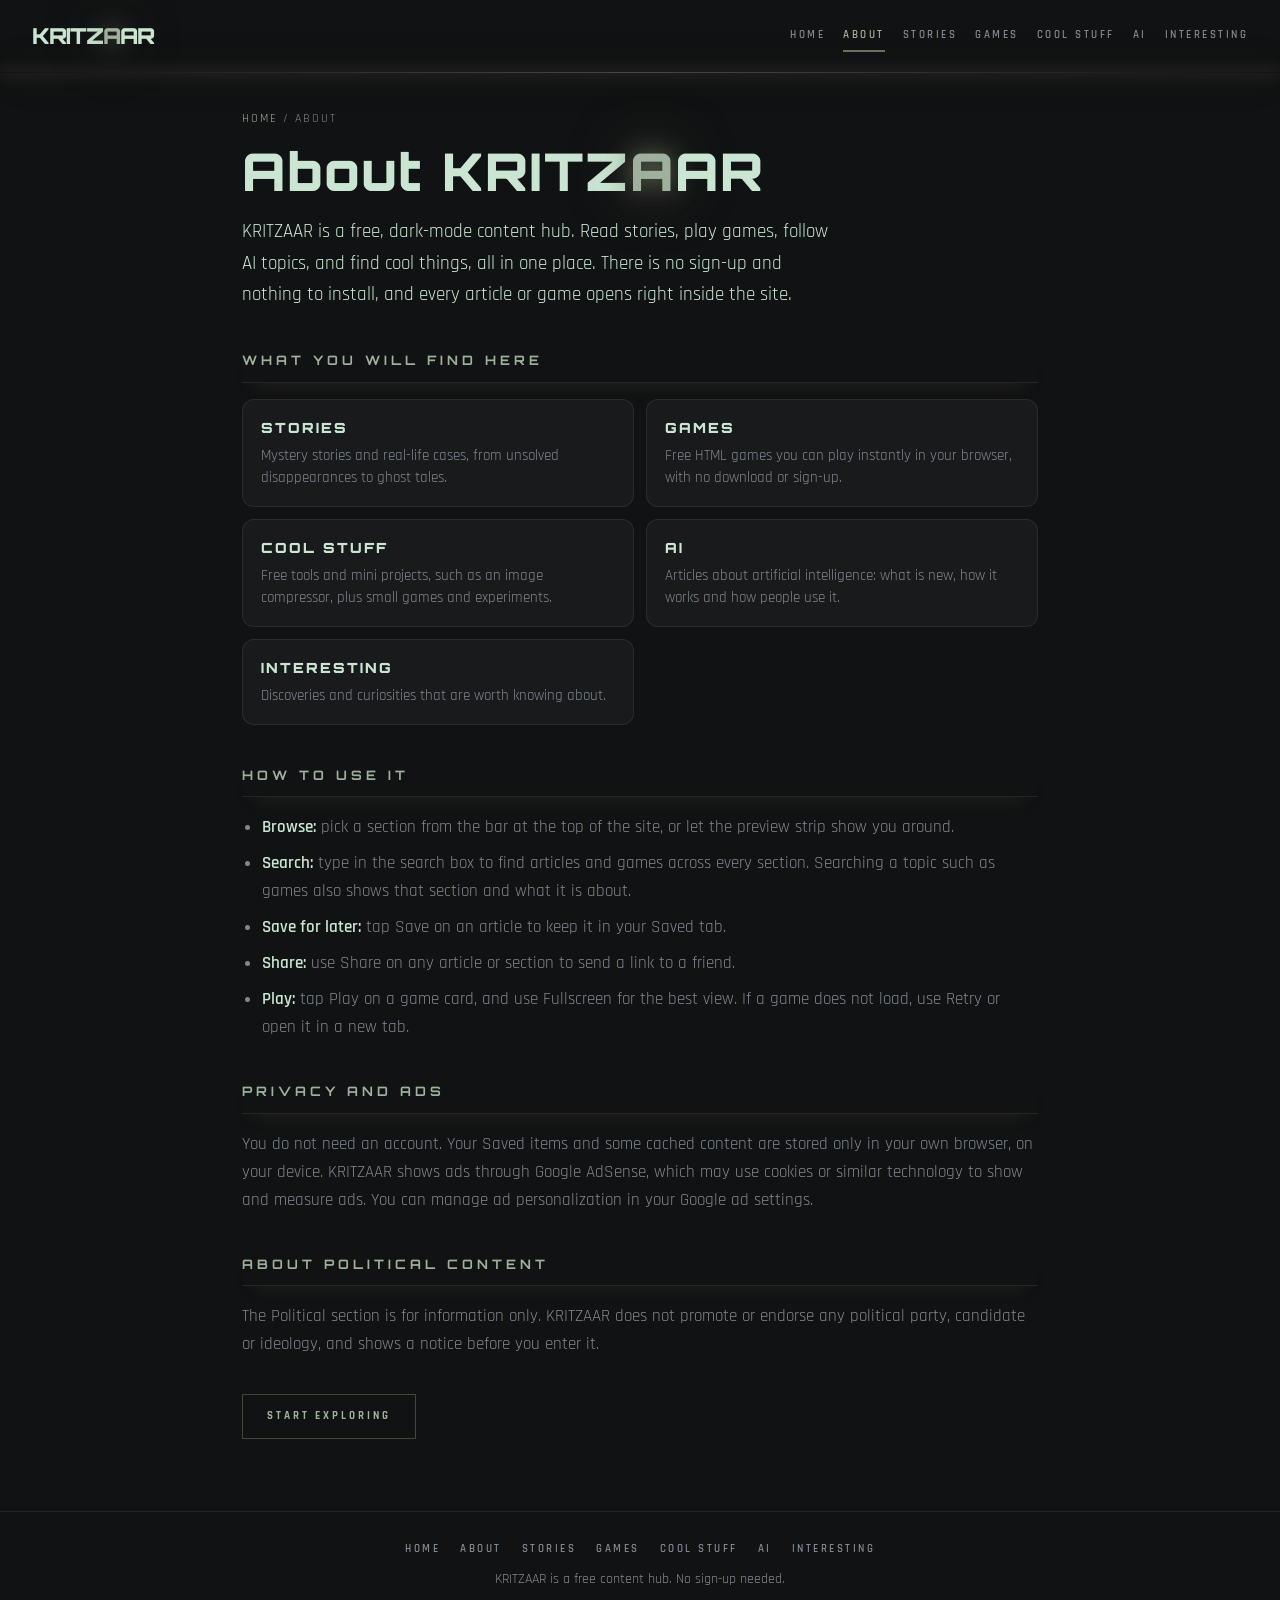
==== about.html @ e37e0c2c "Add files via upload" ====
<!DOCTYPE html>
<html lang="en">
<head>
<meta charset="UTF-8">
<meta name="viewport" content="width=device-width, initial-scale=1">
<title>About KRITZAAR: a free content hub | KRITZAAR</title>
<meta name="description" content="KRITZAAR is a free, dark-mode content hub with stories, free HTML games, AI articles and more. Learn what it is, how to use it, and how it handles privacy and ads.">
<link rel="canonical" href="https://kritzaar.online/about.html">
<meta name="robots" content="index,follow">
<meta property="og:type" content="website">
<meta property="og:site_name" content="KRITZAAR">
<meta property="og:title" content="About KRITZAAR: a free content hub | KRITZAAR">
<meta property="og:description" content="KRITZAAR is a free, dark-mode content hub with stories, free HTML games, AI articles and more. Learn what it is, how to use it, and how it handles privacy and ads.">
<meta property="og:url" content="https://kritzaar.online/about.html">
<link href="https://fonts.googleapis.com/css2?family=Orbitron:wght@400;700;900&family=Rajdhani:wght@300;400;500;600&display=swap" rel="stylesheet">
<link rel="stylesheet" href="pages.css">
<script type="application/ld+json">{"@context": "https://schema.org", "@graph": [{"@type": "AboutPage", "name": "About KRITZAAR", "url": "https://kritzaar.online/about.html", "description": "KRITZAAR is a free, dark-mode content hub with stories, free HTML games, AI articles and more. Learn what it is, how to use it, and how it handles privacy and ads.", "isPartOf": {"@type": "WebSite", "name": "KRITZAAR", "url": "https://kritzaar.online/"}}, {"@type": "BreadcrumbList", "itemListElement": [{"@type": "ListItem", "position": 1, "name": "KRITZAAR", "item": "https://kritzaar.online/"}, {"@type": "ListItem", "position": 2, "name": "About", "item": "https://kritzaar.online/about.html"}]}]}</script>
</head>
<body>
<header class="top"><a class="mark" href="index.html">KRITZ<span>A</span>AR</a><nav aria-label="Sections"><a href="index.html">Home</a><a href="about.html" aria-current="page">About</a><a href="stories.html">Stories</a><a href="games.html">Games</a><a href="cool-stuff.html">Cool Stuff</a><a href="ai.html">AI</a><a href="interesting.html">Interesting</a></nav></header><div class="glow" aria-hidden="true"></div>
<main>
<p class="crumbs"><a href="index.html">Home</a> / About</p>
<h1>About KRITZ<span class="ac">A</span>AR</h1>
<p class="lead">KRITZAAR is a free, dark-mode content hub. Read stories, play games, follow AI topics, and find cool things, all in one place. There is no sign-up and nothing to install, and every article or game opens right inside the site.</p>
<h2>What you will find here</h2>
<div class="cards"><a class="card" href="stories.html"><span class="card-n">Stories</span><span class="card-d">Mystery stories and real-life cases, from unsolved disappearances to ghost tales.</span></a><a class="card" href="games.html"><span class="card-n">Games</span><span class="card-d">Free HTML games you can play instantly in your browser, with no download or sign-up.</span></a><a class="card" href="cool-stuff.html"><span class="card-n">Cool Stuff</span><span class="card-d">Free tools and mini projects, such as an image compressor, plus small games and experiments.</span></a><a class="card" href="ai.html"><span class="card-n">AI</span><span class="card-d">Articles about artificial intelligence: what is new, how it works and how people use it.</span></a><a class="card" href="interesting.html"><span class="card-n">Interesting</span><span class="card-d">Discoveries and curiosities that are worth knowing about.</span></a></div>
<h2>How to use it</h2>
<ul class="list">
<li><b>Browse:</b> pick a section from the bar at the top of the site, or let the preview strip show you around.</li>
<li><b>Search:</b> type in the search box to find articles and games across every section. Searching a topic such as games also shows that section and what it is about.</li>
<li><b>Save for later:</b> tap Save on an article to keep it in your Saved tab.</li>
<li><b>Share:</b> use Share on any article or section to send a link to a friend.</li>
<li><b>Play:</b> tap Play on a game card, and use Fullscreen for the best view. If a game does not load, use Retry or open it in a new tab.</li>
</ul>
<h2>Privacy and ads</h2>
<p>You do not need an account. Your Saved items and some cached content are stored only in your own browser, on your device. KRITZAAR shows ads through Google AdSense, which may use cookies or similar technology to show and measure ads. You can manage ad personalization in your Google ad settings.</p>
<h2>About political content</h2>
<p>The Political section is for information only. KRITZAAR does not promote or endorse any political party, candidate or ideology, and shows a notice before you enter it.</p>

<p><a class="btn" href="index.html">Start exploring</a></p>
</main>
<footer class="foot"><nav aria-label="Footer"><a href="index.html">Home</a> <a href="about.html">About</a> <a href="stories.html">Stories</a> <a href="games.html">Games</a> <a href="cool-stuff.html">Cool Stuff</a> <a href="ai.html">AI</a> <a href="interesting.html">Interesting</a></nav><p>KRITZAAR is a free content hub. No sign-up needed.</p></footer>
</body>
</html>
---- pages.css ----
/* KritZaar static pages: matches the main site's look */
:root{--bg:#111213;--card:#191A1C;--mint:#6a705a;--link:#9fb19d;--slate:#808890;--white:#cae6d3;--mint-glow:rgba(106,112,90,0.6);--mint-dim:rgba(106,112,90,0.07);--line:rgba(106,112,90,0.22);--line2:rgba(106,112,90,0.55)}
*,*::before,*::after{margin:0;padding:0;box-sizing:border-box}
html{color-scheme:dark;scroll-behavior:smooth}
body{background:var(--bg);color:var(--slate);font-family:'Rajdhani',system-ui,sans-serif;font-size:17px;line-height:1.65;overflow-x:hidden}
a{color:var(--link);text-decoration:none}
a:hover{text-decoration:underline}
:focus-visible{outline:2px solid var(--mint);outline-offset:3px}
.top{display:flex;align-items:center;justify-content:space-between;gap:20px;padding:18px 32px;flex-wrap:wrap}
.mark{font-family:'Orbitron',sans-serif;font-weight:900;font-size:22px;letter-spacing:-1px;color:var(--white)}
.mark:hover{text-decoration:none}
.mark span,.ac{color:var(--link);text-shadow:0 0 24px var(--mint),0 0 60px var(--mint-glow)}
.top nav{display:flex;gap:4px 18px;flex-wrap:wrap}
.top nav a{font-size:11px;font-weight:600;letter-spacing:2.5px;text-transform:uppercase;color:var(--slate);padding:6px 0;border-bottom:2px solid transparent;transition:color .2s,border-color .2s}
.top nav a:hover,.top nav a[aria-current]{color:var(--link);border-bottom-color:var(--mint);text-decoration:none}
.glow{position:relative;height:1px;background:linear-gradient(90deg,transparent,rgba(106,112,90,0.6) 50%,transparent);box-shadow:0 0 14px 1px var(--mint-glow),0 0 44px 6px var(--mint-dim)}
main{max-width:860px;margin:0 auto;padding:36px 32px 72px}
.crumbs{font-size:12px;letter-spacing:2px;text-transform:uppercase;margin-bottom:14px}
h1{font-family:'Orbitron',sans-serif;font-size:clamp(30px,6vw,52px);font-weight:900;color:var(--white);letter-spacing:2px;line-height:1.1}
.lead{margin-top:16px;font-size:19px;color:var(--white);max-width:60ch}
h2{margin-top:40px;font-family:'Orbitron',sans-serif;font-size:13px;letter-spacing:4px;text-transform:uppercase;color:var(--link);padding-bottom:10px;border-bottom:1px solid var(--line);box-shadow:0 10px 18px -14px var(--mint-glow)}
h2 + p,h2 + ul,h2 + .cards{margin-top:16px}
p + p{margin-top:12px}
.items{list-style:none;display:grid;gap:10px}
.item{display:flex;align-items:center;gap:6px 14px;flex-wrap:wrap;background:var(--card);border:1px solid var(--line);border-radius:12px;padding:14px 16px;color:inherit;transition:border-color .25s,box-shadow .25s,scale .3s cubic-bezier(.34,1.56,.64,1)}
.item:hover,.item:focus-visible{border-color:var(--line2);box-shadow:0 0 18px var(--mint-glow);text-decoration:none}
.item:active,.card:active,.btn:active{scale:1.05}
.item-t{color:var(--white);font-weight:600;flex:1 1 220px;min-width:0;overflow-wrap:anywhere}
.item-m{font-size:11px;letter-spacing:2px;text-transform:uppercase}
.item-go{font-size:11px;font-weight:700;letter-spacing:3px;text-transform:uppercase;color:var(--link)}
.btn{display:inline-block;margin-top:24px;font-size:11px;font-weight:700;letter-spacing:3px;text-transform:uppercase;color:var(--link);border:1px solid var(--line2);padding:12px 24px;transition:background .2s,color .2s,scale .3s cubic-bezier(.34,1.56,.64,1)}
.btn:hover{background:var(--link);color:var(--bg);text-decoration:none}
.more{display:flex;gap:6px 18px;flex-wrap:wrap}
.cards{display:grid;grid-template-columns:repeat(2,1fr);gap:12px}
.card{display:block;background:var(--card);border:1px solid var(--line);border-radius:12px;padding:16px 18px;color:inherit;transition:border-color .25s,box-shadow .25s,scale .3s cubic-bezier(.34,1.56,.64,1)}
.card:hover{border-color:var(--line2);box-shadow:0 0 18px var(--mint-glow);text-decoration:none}
.card-n{display:block;font-family:'Orbitron',sans-serif;font-size:14px;font-weight:900;letter-spacing:2px;text-transform:uppercase;color:var(--white)}
.card-d{display:block;font-size:15px;line-height:1.5;margin-top:6px}
.list{padding-left:20px;display:grid;gap:8px}
.list b{color:var(--white);font-weight:600}
.foot{border-top:1px solid var(--line);padding:28px 32px;text-align:center;font-size:14px}
.foot nav{display:flex;gap:6px 20px;justify-content:center;flex-wrap:wrap;margin-bottom:10px}
.foot nav a{font-size:11px;font-weight:600;letter-spacing:2.5px;text-transform:uppercase;color:var(--slate)}
.foot nav a:hover{color:var(--white)}
@media(max-width:580px){.top{padding:14px 16px}main{padding:28px 18px 56px}.cards{grid-template-columns:1fr}.lead{font-size:17px}.foot{padding:24px 16px}}
@media(prefers-reduced-motion:reduce){*{transition:none!important;scroll-behavior:auto!important}}
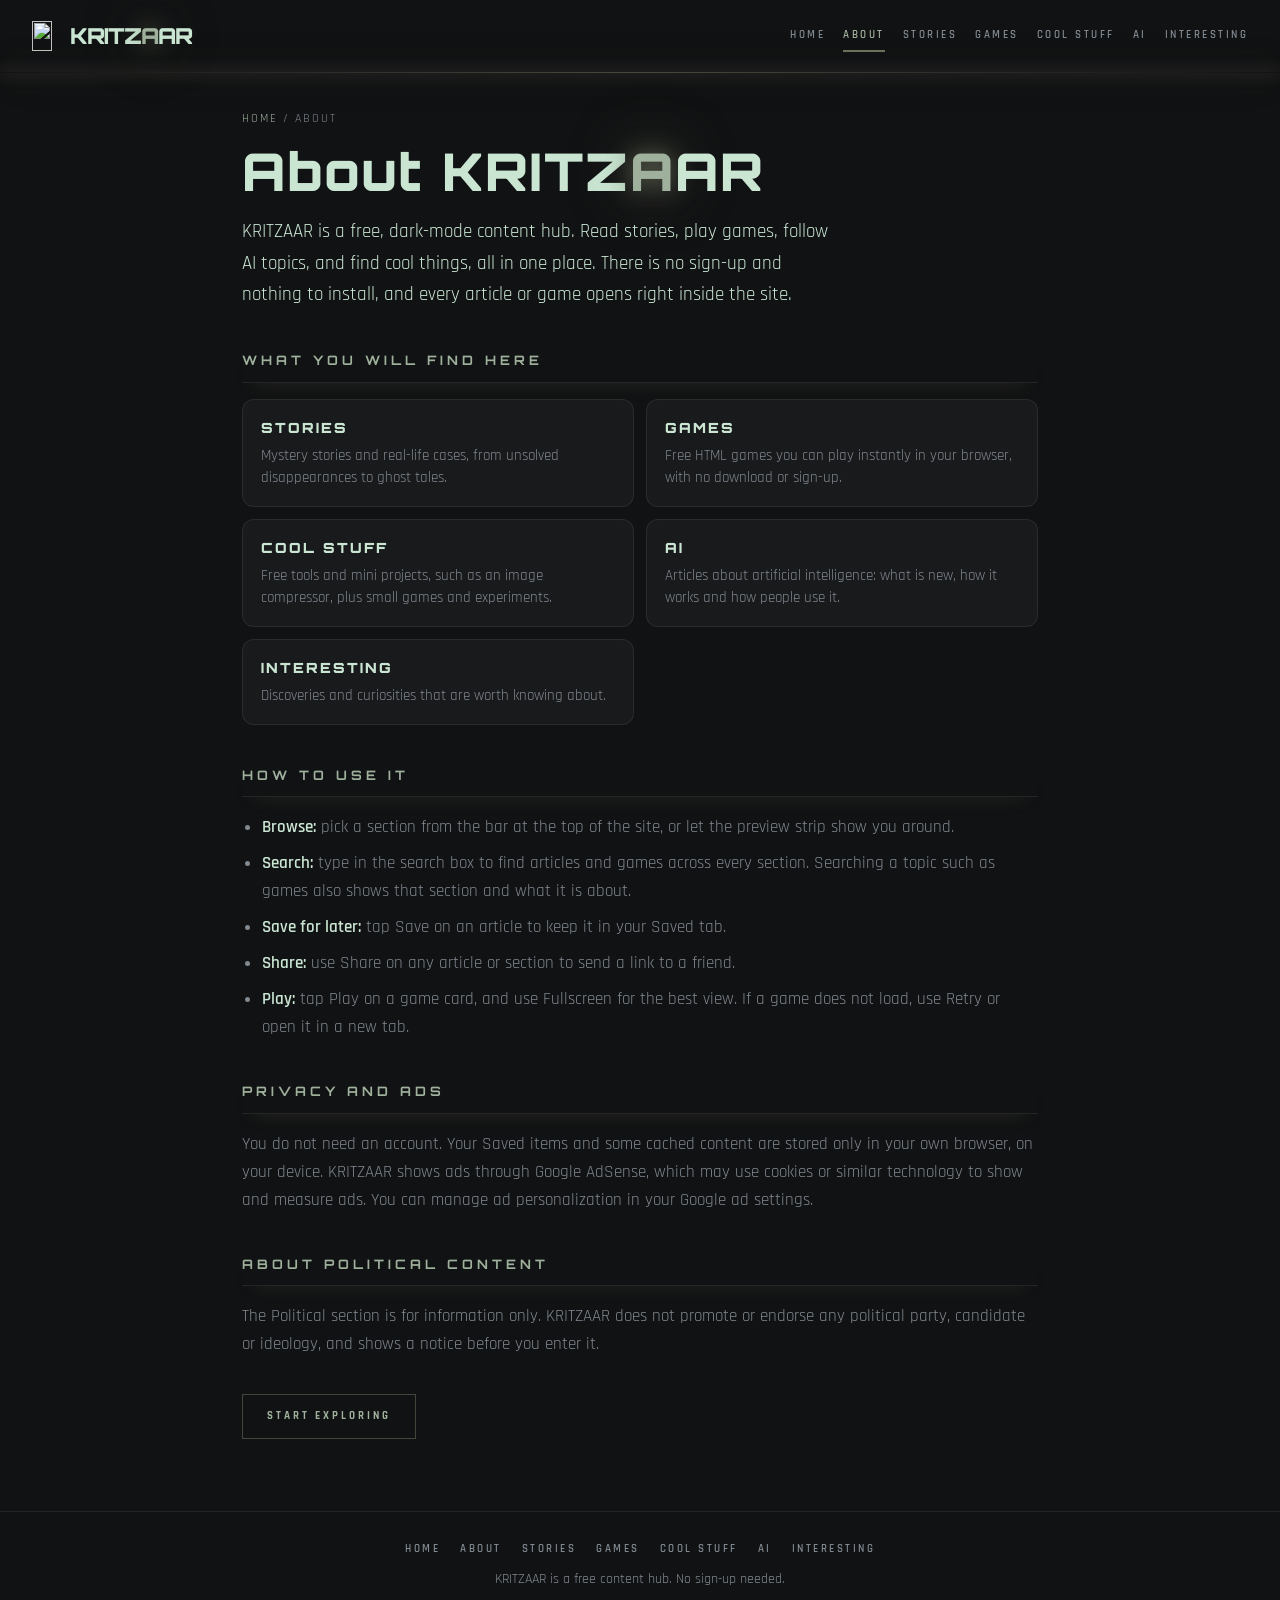
==== commit a197068e: "Add files via upload" ====
--- a/about.html
+++ b/about.html
@@ -6,18 +6,30 @@
 <title>About KRITZAAR: a free content hub | KRITZAAR</title>
 <meta name="description" content="KRITZAAR is a free, dark-mode content hub with stories, free HTML games, AI articles and more. Learn what it is, how to use it, and how it handles privacy and ads.">
 <link rel="canonical" href="https://kritzaar.online/about.html">
+<link rel="icon" href="/favicon.ico" sizes="48x48">
+<link rel="icon" type="image/png" sizes="192x192" href="/brand/icon-192.png">
+<link rel="apple-touch-icon" href="/brand/apple-touch-icon.png">
+<link rel="manifest" href="/manifest.webmanifest">
+<meta name="theme-color" content="#101114">
 <meta name="robots" content="index,follow">
 <meta property="og:type" content="website">
 <meta property="og:site_name" content="KRITZAAR">
 <meta property="og:title" content="About KRITZAAR: a free content hub | KRITZAAR">
 <meta property="og:description" content="KRITZAAR is a free, dark-mode content hub with stories, free HTML games, AI articles and more. Learn what it is, how to use it, and how it handles privacy and ads.">
 <meta property="og:url" content="https://kritzaar.online/about.html">
+<meta property="og:image" content="https://kritzaar.online/brand/og-image.png">
+<meta property="og:image:width" content="1200">
+<meta property="og:image:height" content="630">
+<meta name="twitter:card" content="summary_large_image">
+<meta name="twitter:image" content="https://kritzaar.online/brand/og-image.png">
 <link href="https://fonts.googleapis.com/css2?family=Orbitron:wght@400;700;900&family=Rajdhani:wght@300;400;500;600&display=swap" rel="stylesheet">
 <link rel="stylesheet" href="pages.css">
+<script async src="https://pagead2.googlesyndication.com/pagead/js/adsbygoogle.js?client=ca-pub-4231942641082363"
+     crossorigin="anonymous"></script>
 <script type="application/ld+json">{"@context": "https://schema.org", "@graph": [{"@type": "AboutPage", "name": "About KRITZAAR", "url": "https://kritzaar.online/about.html", "description": "KRITZAAR is a free, dark-mode content hub with stories, free HTML games, AI articles and more. Learn what it is, how to use it, and how it handles privacy and ads.", "isPartOf": {"@type": "WebSite", "name": "KRITZAAR", "url": "https://kritzaar.online/"}}, {"@type": "BreadcrumbList", "itemListElement": [{"@type": "ListItem", "position": 1, "name": "KRITZAAR", "item": "https://kritzaar.online/"}, {"@type": "ListItem", "position": 2, "name": "About", "item": "https://kritzaar.online/about.html"}]}]}</script>
 </head>
 <body>
-<header class="top"><a class="mark" href="index.html">KRITZ<span>A</span>AR</a><nav aria-label="Sections"><a href="index.html">Home</a><a href="about.html" aria-current="page">About</a><a href="stories.html">Stories</a><a href="games.html">Games</a><a href="cool-stuff.html">Cool Stuff</a><a href="ai.html">AI</a><a href="interesting.html">Interesting</a></nav></header><div class="glow" aria-hidden="true"></div>
+<header class="top"><a class="mark" href="index.html"><img class="mark-logo" src="brand/logo-emblem-white.png" alt="" width="28" height="30">KRITZ<span>A</span>AR</a><nav aria-label="Sections"><a href="index.html">Home</a><a href="about.html" aria-current="page">About</a><a href="stories.html">Stories</a><a href="games.html">Games</a><a href="cool-stuff.html">Cool Stuff</a><a href="ai.html">AI</a><a href="interesting.html">Interesting</a></nav></header><div class="glow" aria-hidden="true"></div>
 <main>
 <p class="crumbs"><a href="index.html">Home</a> / About</p>
 <h1>About KRITZ<span class="ac">A</span>AR</h1>
--- a/pages.css
+++ b/pages.css
@@ -8,6 +8,7 @@
 :focus-visible{outline:2px solid var(--mint);outline-offset:3px}
 .top{display:flex;align-items:center;justify-content:space-between;gap:20px;padding:18px 32px;flex-wrap:wrap}
 .mark{font-family:'Orbitron',sans-serif;font-weight:900;font-size:22px;letter-spacing:-1px;color:var(--white)}
+.mark-logo{height:30px;width:auto;vertical-align:middle;margin:-4px 10px 0 0}
 .mark:hover{text-decoration:none}
 .mark span,.ac{color:var(--link);text-shadow:0 0 24px var(--mint),0 0 60px var(--mint-glow)}
 .top nav{display:flex;gap:4px 18px;flex-wrap:wrap}
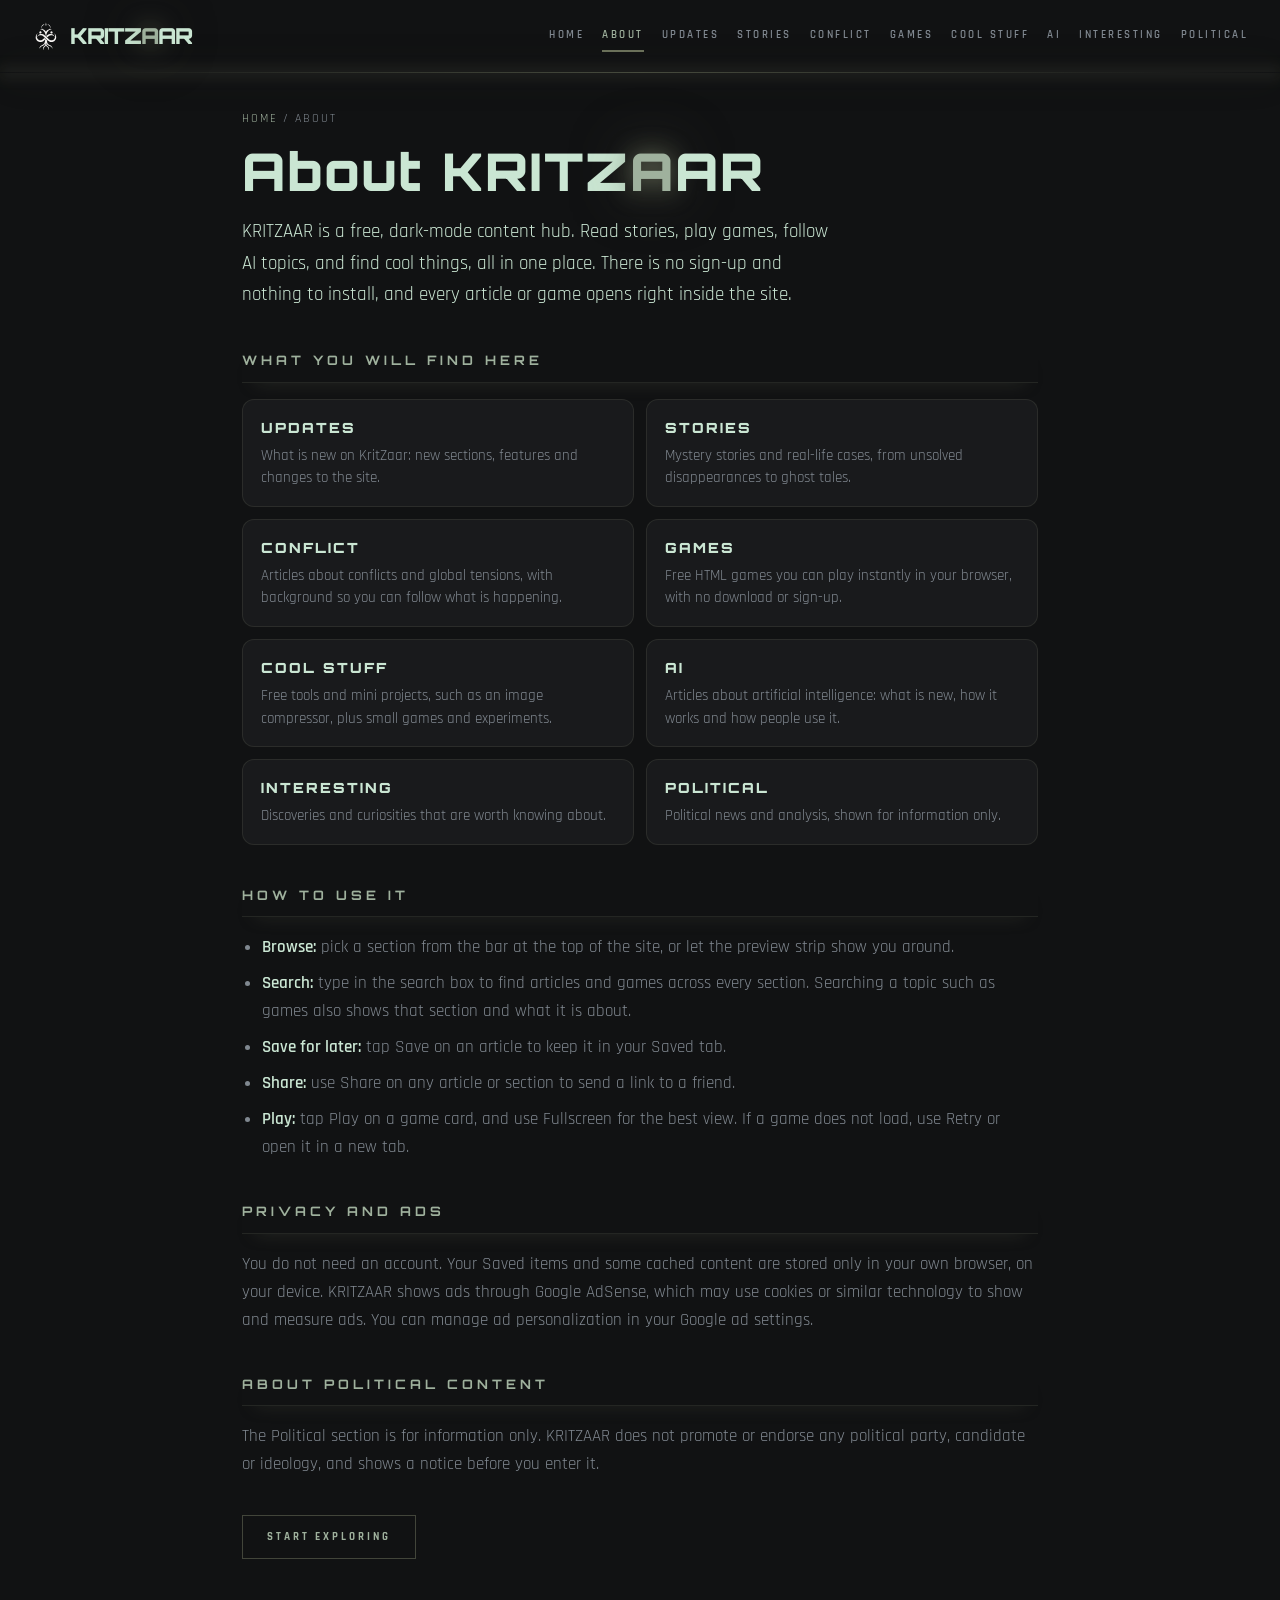
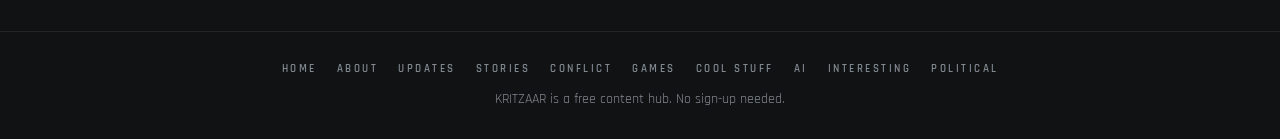
==== commit 4bbe86f6: "Update about.html — 2026-11-10T08:29" ====
--- a/about.html
+++ b/about.html
@@ -6,6 +6,7 @@
 <title>About KRITZAAR: a free content hub | KRITZAAR</title>
 <meta name="description" content="KRITZAAR is a free, dark-mode content hub with stories, free HTML games, AI articles and more. Learn what it is, how to use it, and how it handles privacy and ads.">
 <link rel="canonical" href="https://kritzaar.online/about.html">
+<link rel="icon" type="image/svg+xml" href="/brand/favicon.svg">
 <link rel="icon" href="/favicon.ico" sizes="48x48">
 <link rel="icon" type="image/png" sizes="192x192" href="/brand/icon-192.png">
 <link rel="apple-touch-icon" href="/brand/apple-touch-icon.png">
@@ -29,13 +30,13 @@
 <script type="application/ld+json">{"@context": "https://schema.org", "@graph": [{"@type": "AboutPage", "name": "About KRITZAAR", "url": "https://kritzaar.online/about.html", "description": "KRITZAAR is a free, dark-mode content hub with stories, free HTML games, AI articles and more. Learn what it is, how to use it, and how it handles privacy and ads.", "isPartOf": {"@type": "WebSite", "name": "KRITZAAR", "url": "https://kritzaar.online/"}}, {"@type": "BreadcrumbList", "itemListElement": [{"@type": "ListItem", "position": 1, "name": "KRITZAAR", "item": "https://kritzaar.online/"}, {"@type": "ListItem", "position": 2, "name": "About", "item": "https://kritzaar.online/about.html"}]}]}</script>
 </head>
 <body>
-<header class="top"><a class="mark" href="index.html"><img class="mark-logo" src="brand/logo-emblem-white.png" alt="" width="28" height="30">KRITZ<span>A</span>AR</a><nav aria-label="Sections"><a href="index.html">Home</a><a href="about.html" aria-current="page">About</a><a href="stories.html">Stories</a><a href="games.html">Games</a><a href="cool-stuff.html">Cool Stuff</a><a href="ai.html">AI</a><a href="interesting.html">Interesting</a></nav></header><div class="glow" aria-hidden="true"></div>
+<header class="top"><a class="mark" href="index.html"><img class="mark-logo" src="brand/logo-emblem-white.svg" alt="" width="28" height="30">KRITZ<span>A</span>AR</a><nav aria-label="Sections"><a href="index.html">Home</a><a href="about.html" aria-current="page">About</a><a href="updates.html">Updates</a><a href="stories.html">Stories</a><a href="conflict.html">Conflict</a><a href="games.html">Games</a><a href="cool-stuff.html">Cool Stuff</a><a href="ai.html">AI</a><a href="interesting.html">Interesting</a><a href="political.html">Political</a></nav></header><div class="glow" aria-hidden="true"></div>
 <main>
 <p class="crumbs"><a href="index.html">Home</a> / About</p>
 <h1>About KRITZ<span class="ac">A</span>AR</h1>
 <p class="lead">KRITZAAR is a free, dark-mode content hub. Read stories, play games, follow AI topics, and find cool things, all in one place. There is no sign-up and nothing to install, and every article or game opens right inside the site.</p>
 <h2>What you will find here</h2>
-<div class="cards"><a class="card" href="stories.html"><span class="card-n">Stories</span><span class="card-d">Mystery stories and real-life cases, from unsolved disappearances to ghost tales.</span></a><a class="card" href="games.html"><span class="card-n">Games</span><span class="card-d">Free HTML games you can play instantly in your browser, with no download or sign-up.</span></a><a class="card" href="cool-stuff.html"><span class="card-n">Cool Stuff</span><span class="card-d">Free tools and mini projects, such as an image compressor, plus small games and experiments.</span></a><a class="card" href="ai.html"><span class="card-n">AI</span><span class="card-d">Articles about artificial intelligence: what is new, how it works and how people use it.</span></a><a class="card" href="interesting.html"><span class="card-n">Interesting</span><span class="card-d">Discoveries and curiosities that are worth knowing about.</span></a></div>
+<div class="cards"><a class="card" href="updates.html"><span class="card-n">Updates</span><span class="card-d">What is new on KritZaar: new sections, features and changes to the site.</span></a><a class="card" href="stories.html"><span class="card-n">Stories</span><span class="card-d">Mystery stories and real-life cases, from unsolved disappearances to ghost tales.</span></a><a class="card" href="conflict.html"><span class="card-n">Conflict</span><span class="card-d">Articles about conflicts and global tensions, with background so you can follow what is happening.</span></a><a class="card" href="games.html"><span class="card-n">Games</span><span class="card-d">Free HTML games you can play instantly in your browser, with no download or sign-up.</span></a><a class="card" href="cool-stuff.html"><span class="card-n">Cool Stuff</span><span class="card-d">Free tools and mini projects, such as an image compressor, plus small games and experiments.</span></a><a class="card" href="ai.html"><span class="card-n">AI</span><span class="card-d">Articles about artificial intelligence: what is new, how it works and how people use it.</span></a><a class="card" href="interesting.html"><span class="card-n">Interesting</span><span class="card-d">Discoveries and curiosities that are worth knowing about.</span></a><a class="card" href="political.html"><span class="card-n">Political</span><span class="card-d">Political news and analysis, shown for information only.</span></a></div>
 <h2>How to use it</h2>
 <ul class="list">
 <li><b>Browse:</b> pick a section from the bar at the top of the site, or let the preview strip show you around.</li>
@@ -51,6 +52,6 @@
 
 <p><a class="btn" href="index.html">Start exploring</a></p>
 </main>
-<footer class="foot"><nav aria-label="Footer"><a href="index.html">Home</a> <a href="about.html">About</a> <a href="stories.html">Stories</a> <a href="games.html">Games</a> <a href="cool-stuff.html">Cool Stuff</a> <a href="ai.html">AI</a> <a href="interesting.html">Interesting</a></nav><p>KRITZAAR is a free content hub. No sign-up needed.</p></footer>
+<footer class="foot"><nav aria-label="Footer"><a href="index.html">Home</a> <a href="about.html">About</a> <a href="updates.html">Updates</a> <a href="stories.html">Stories</a> <a href="conflict.html">Conflict</a> <a href="games.html">Games</a> <a href="cool-stuff.html">Cool Stuff</a> <a href="ai.html">AI</a> <a href="interesting.html">Interesting</a> <a href="political.html">Political</a></nav><p>KRITZAAR is a free content hub. No sign-up needed.</p></footer>
 </body>
 </html>
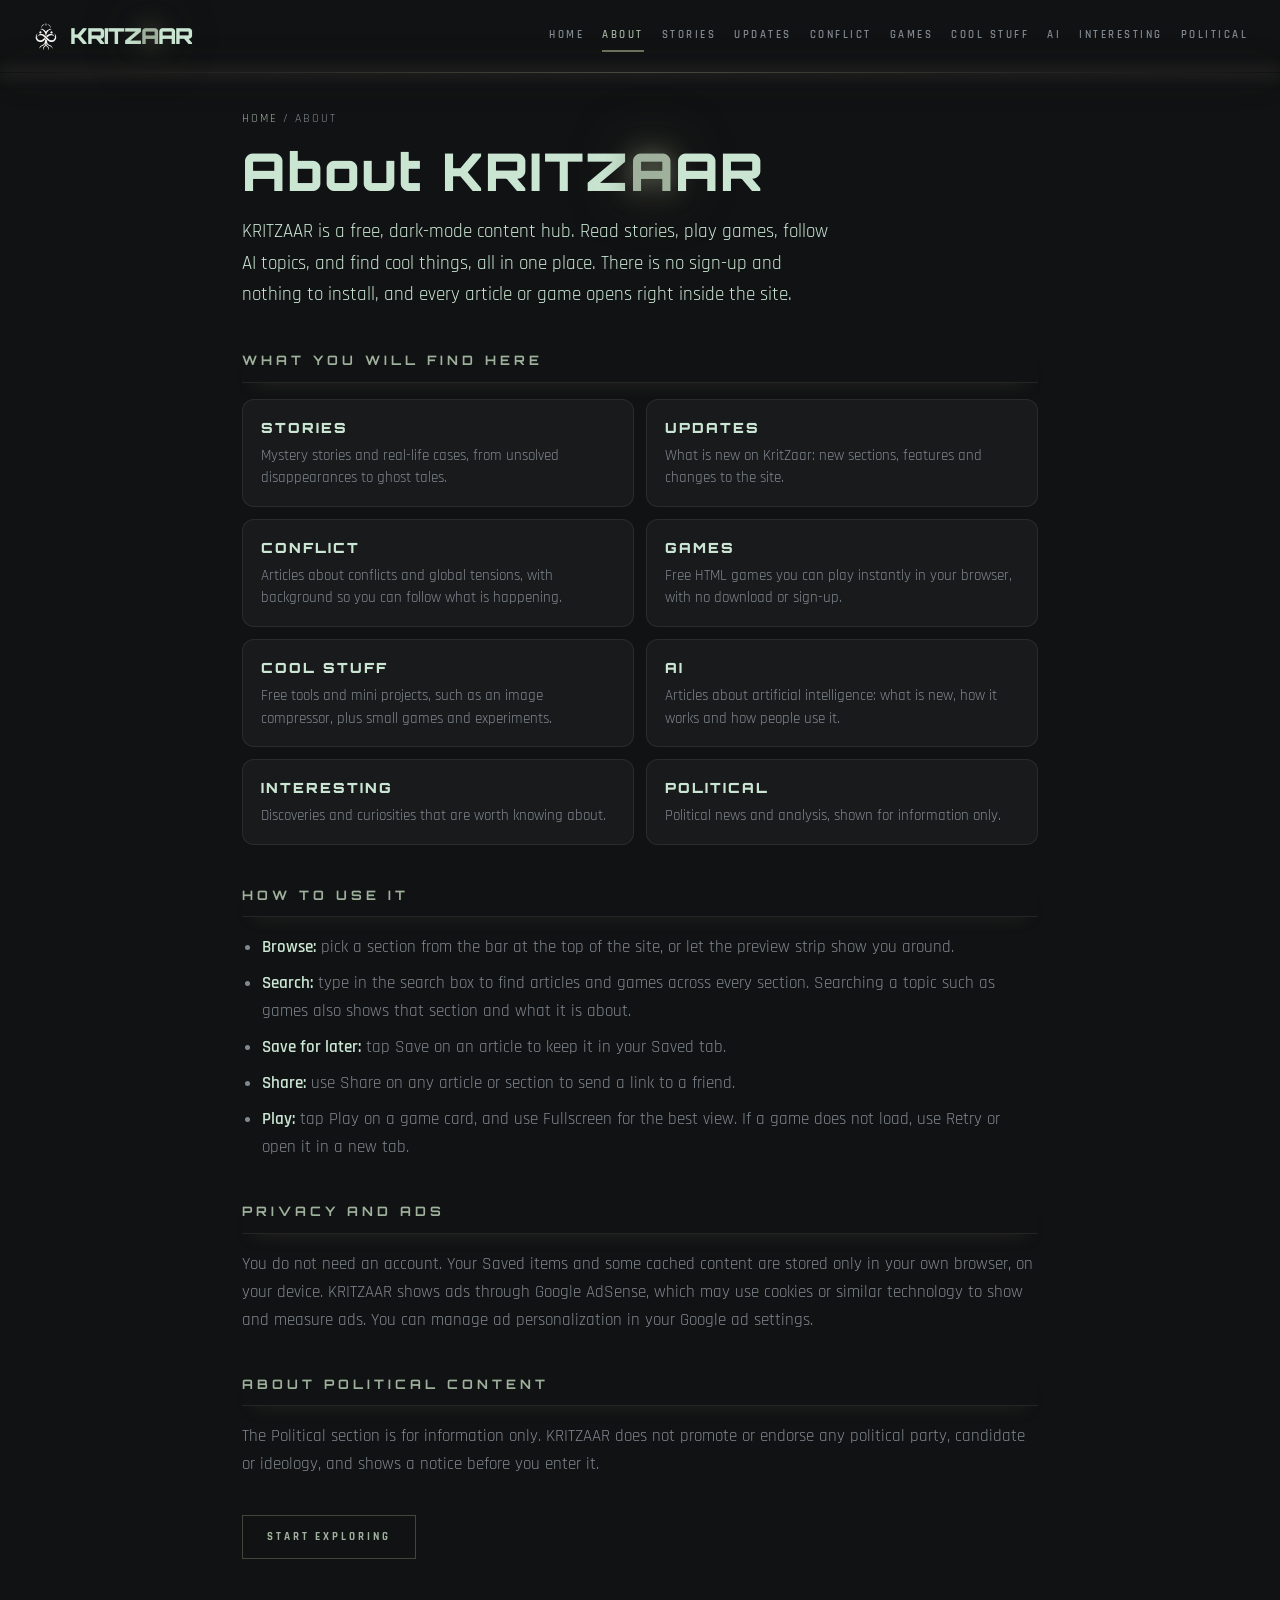
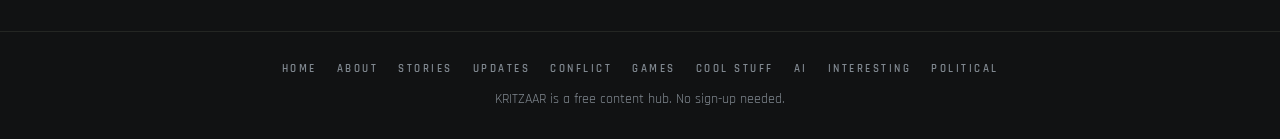
==== commit 9b1013a0: "Update about.html — 2026-11-10T08:30" ====
--- a/about.html
+++ b/about.html
@@ -30,13 +30,13 @@
 <script type="application/ld+json">{"@context": "https://schema.org", "@graph": [{"@type": "AboutPage", "name": "About KRITZAAR", "url": "https://kritzaar.online/about.html", "description": "KRITZAAR is a free, dark-mode content hub with stories, free HTML games, AI articles and more. Learn what it is, how to use it, and how it handles privacy and ads.", "isPartOf": {"@type": "WebSite", "name": "KRITZAAR", "url": "https://kritzaar.online/"}}, {"@type": "BreadcrumbList", "itemListElement": [{"@type": "ListItem", "position": 1, "name": "KRITZAAR", "item": "https://kritzaar.online/"}, {"@type": "ListItem", "position": 2, "name": "About", "item": "https://kritzaar.online/about.html"}]}]}</script>
 </head>
 <body>
-<header class="top"><a class="mark" href="index.html"><img class="mark-logo" src="brand/logo-emblem-white.svg" alt="" width="28" height="30">KRITZ<span>A</span>AR</a><nav aria-label="Sections"><a href="index.html">Home</a><a href="about.html" aria-current="page">About</a><a href="updates.html">Updates</a><a href="stories.html">Stories</a><a href="conflict.html">Conflict</a><a href="games.html">Games</a><a href="cool-stuff.html">Cool Stuff</a><a href="ai.html">AI</a><a href="interesting.html">Interesting</a><a href="political.html">Political</a></nav></header><div class="glow" aria-hidden="true"></div>
+<header class="top"><a class="mark" href="index.html"><img class="mark-logo" src="brand/logo-emblem-white.svg" alt="" width="28" height="30">KRITZ<span>A</span>AR</a><nav aria-label="Sections"><a href="index.html">Home</a><a href="about.html" aria-current="page">About</a><a href="stories.html">Stories</a><a href="updates.html">Updates</a><a href="conflict.html">Conflict</a><a href="games.html">Games</a><a href="cool-stuff.html">Cool Stuff</a><a href="ai.html">AI</a><a href="interesting.html">Interesting</a><a href="political.html">Political</a></nav></header><div class="glow" aria-hidden="true"></div>
 <main>
 <p class="crumbs"><a href="index.html">Home</a> / About</p>
 <h1>About KRITZ<span class="ac">A</span>AR</h1>
 <p class="lead">KRITZAAR is a free, dark-mode content hub. Read stories, play games, follow AI topics, and find cool things, all in one place. There is no sign-up and nothing to install, and every article or game opens right inside the site.</p>
 <h2>What you will find here</h2>
-<div class="cards"><a class="card" href="updates.html"><span class="card-n">Updates</span><span class="card-d">What is new on KritZaar: new sections, features and changes to the site.</span></a><a class="card" href="stories.html"><span class="card-n">Stories</span><span class="card-d">Mystery stories and real-life cases, from unsolved disappearances to ghost tales.</span></a><a class="card" href="conflict.html"><span class="card-n">Conflict</span><span class="card-d">Articles about conflicts and global tensions, with background so you can follow what is happening.</span></a><a class="card" href="games.html"><span class="card-n">Games</span><span class="card-d">Free HTML games you can play instantly in your browser, with no download or sign-up.</span></a><a class="card" href="cool-stuff.html"><span class="card-n">Cool Stuff</span><span class="card-d">Free tools and mini projects, such as an image compressor, plus small games and experiments.</span></a><a class="card" href="ai.html"><span class="card-n">AI</span><span class="card-d">Articles about artificial intelligence: what is new, how it works and how people use it.</span></a><a class="card" href="interesting.html"><span class="card-n">Interesting</span><span class="card-d">Discoveries and curiosities that are worth knowing about.</span></a><a class="card" href="political.html"><span class="card-n">Political</span><span class="card-d">Political news and analysis, shown for information only.</span></a></div>
+<div class="cards"><a class="card" href="stories.html"><span class="card-n">Stories</span><span class="card-d">Mystery stories and real-life cases, from unsolved disappearances to ghost tales.</span></a><a class="card" href="updates.html"><span class="card-n">Updates</span><span class="card-d">What is new on KritZaar: new sections, features and changes to the site.</span></a><a class="card" href="conflict.html"><span class="card-n">Conflict</span><span class="card-d">Articles about conflicts and global tensions, with background so you can follow what is happening.</span></a><a class="card" href="games.html"><span class="card-n">Games</span><span class="card-d">Free HTML games you can play instantly in your browser, with no download or sign-up.</span></a><a class="card" href="cool-stuff.html"><span class="card-n">Cool Stuff</span><span class="card-d">Free tools and mini projects, such as an image compressor, plus small games and experiments.</span></a><a class="card" href="ai.html"><span class="card-n">AI</span><span class="card-d">Articles about artificial intelligence: what is new, how it works and how people use it.</span></a><a class="card" href="interesting.html"><span class="card-n">Interesting</span><span class="card-d">Discoveries and curiosities that are worth knowing about.</span></a><a class="card" href="political.html"><span class="card-n">Political</span><span class="card-d">Political news and analysis, shown for information only.</span></a></div>
 <h2>How to use it</h2>
 <ul class="list">
 <li><b>Browse:</b> pick a section from the bar at the top of the site, or let the preview strip show you around.</li>
@@ -52,6 +52,6 @@
 
 <p><a class="btn" href="index.html">Start exploring</a></p>
 </main>
-<footer class="foot"><nav aria-label="Footer"><a href="index.html">Home</a> <a href="about.html">About</a> <a href="updates.html">Updates</a> <a href="stories.html">Stories</a> <a href="conflict.html">Conflict</a> <a href="games.html">Games</a> <a href="cool-stuff.html">Cool Stuff</a> <a href="ai.html">AI</a> <a href="interesting.html">Interesting</a> <a href="political.html">Political</a></nav><p>KRITZAAR is a free content hub. No sign-up needed.</p></footer>
+<footer class="foot"><nav aria-label="Footer"><a href="index.html">Home</a> <a href="about.html">About</a> <a href="stories.html">Stories</a> <a href="updates.html">Updates</a> <a href="conflict.html">Conflict</a> <a href="games.html">Games</a> <a href="cool-stuff.html">Cool Stuff</a> <a href="ai.html">AI</a> <a href="interesting.html">Interesting</a> <a href="political.html">Political</a></nav><p>KRITZAAR is a free content hub. No sign-up needed.</p></footer>
 </body>
 </html>
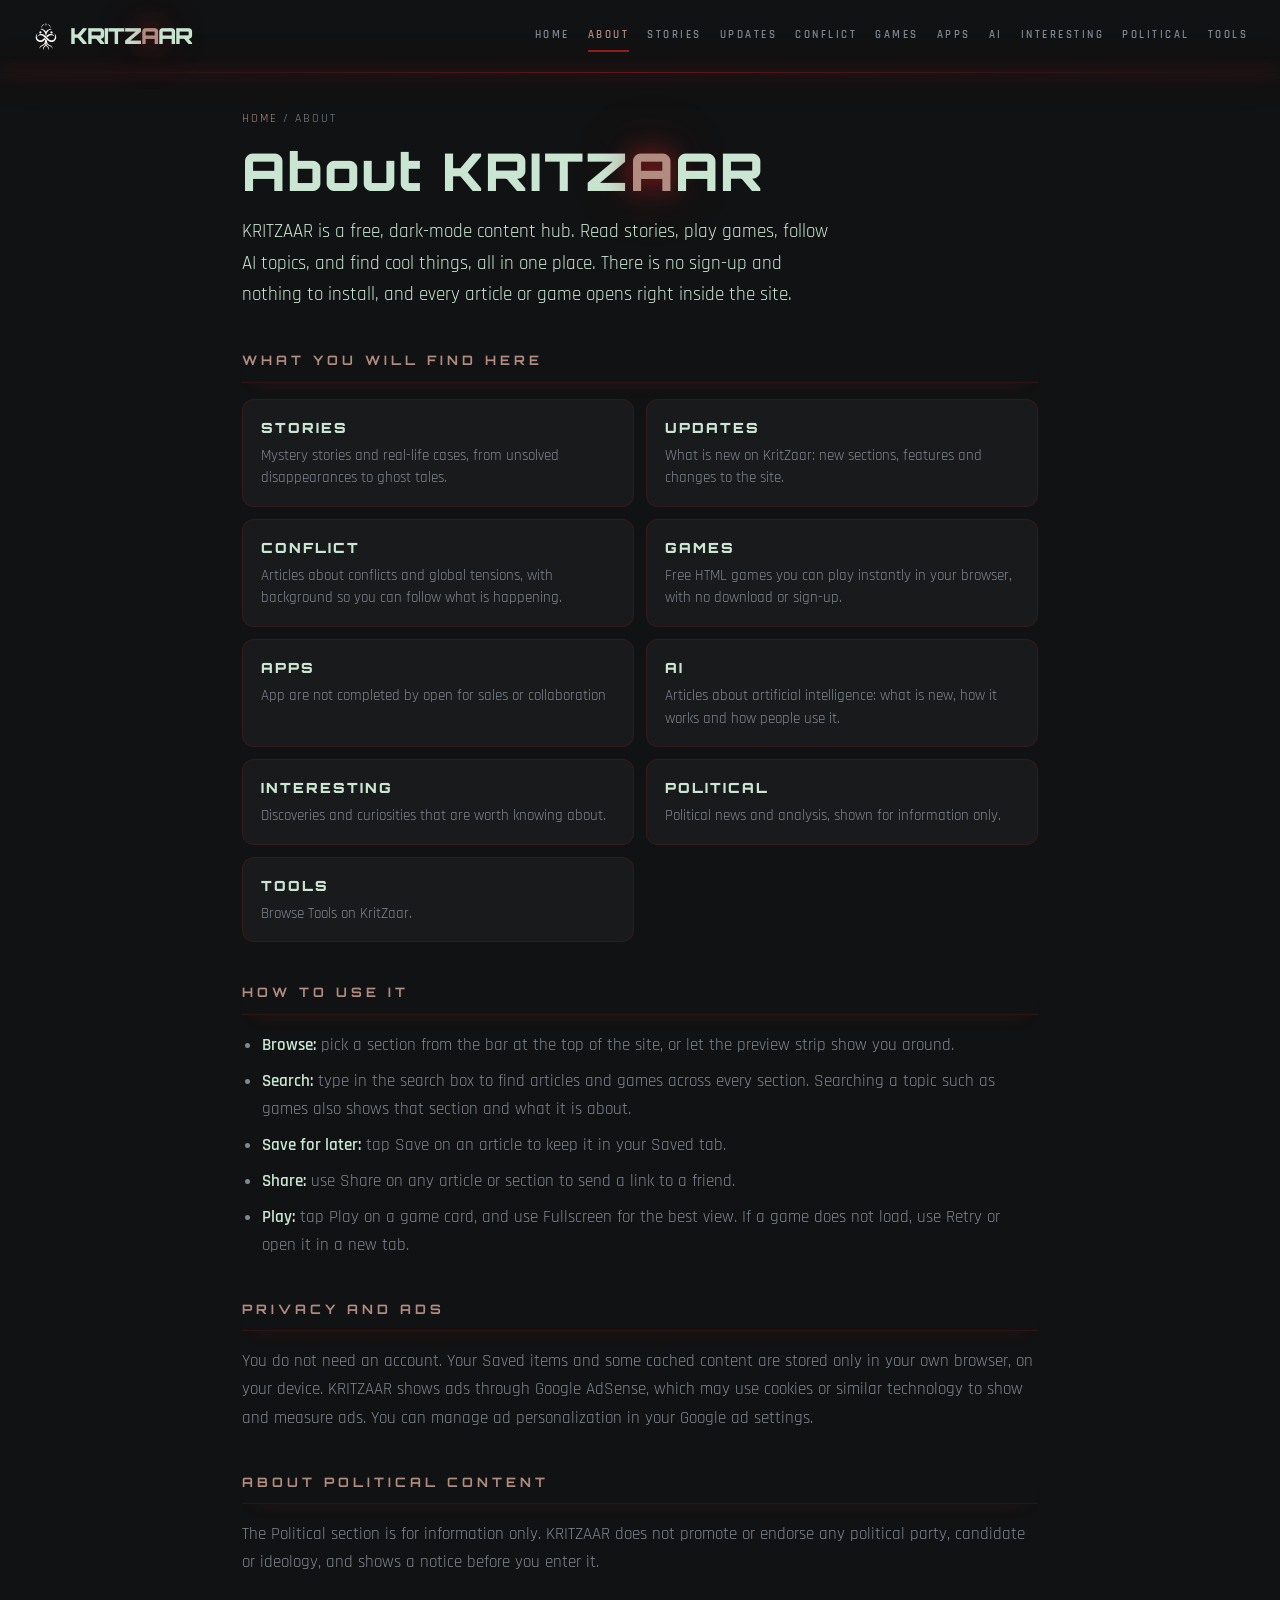
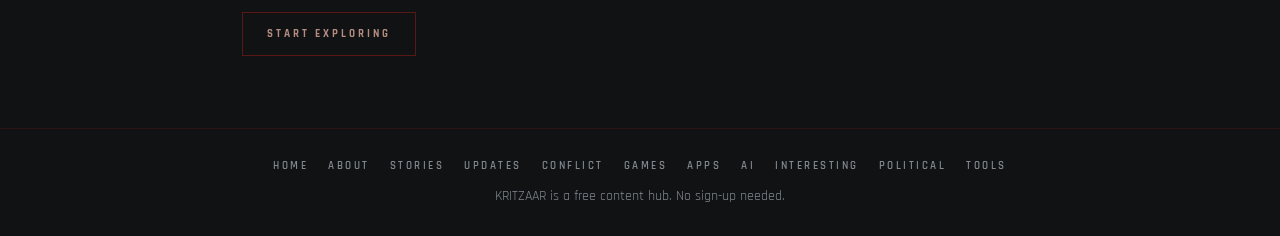
==== commit c35c67a1: "Publish 15 files — 2026-11-11T15:40" ====
--- a/about.html
+++ b/about.html
@@ -30,13 +30,13 @@
 <script type="application/ld+json">{"@context": "https://schema.org", "@graph": [{"@type": "AboutPage", "name": "About KRITZAAR", "url": "https://kritzaar.online/about.html", "description": "KRITZAAR is a free, dark-mode content hub with stories, free HTML games, AI articles and more. Learn what it is, how to use it, and how it handles privacy and ads.", "isPartOf": {"@type": "WebSite", "name": "KRITZAAR", "url": "https://kritzaar.online/"}}, {"@type": "BreadcrumbList", "itemListElement": [{"@type": "ListItem", "position": 1, "name": "KRITZAAR", "item": "https://kritzaar.online/"}, {"@type": "ListItem", "position": 2, "name": "About", "item": "https://kritzaar.online/about.html"}]}]}</script>
 </head>
 <body>
-<header class="top"><a class="mark" href="index.html"><img class="mark-logo" src="brand/logo-emblem-white.svg" alt="" width="28" height="30">KRITZ<span>A</span>AR</a><nav aria-label="Sections"><a href="index.html">Home</a><a href="about.html" aria-current="page">About</a><a href="stories.html">Stories</a><a href="updates.html">Updates</a><a href="conflict.html">Conflict</a><a href="games.html">Games</a><a href="cool-stuff.html">Cool Stuff</a><a href="ai.html">AI</a><a href="interesting.html">Interesting</a><a href="political.html">Political</a></nav></header><div class="glow" aria-hidden="true"></div>
+<header class="top"><a class="mark" href="index.html"><img class="mark-logo" src="brand/logo-emblem-white.svg" alt="" width="28" height="30">KRITZ<span>A</span>AR</a><nav aria-label="Sections"><a href="index.html">Home</a><a href="about.html" aria-current="page">About</a><a href="stories.html">Stories</a><a href="updates.html">Updates</a><a href="conflict.html">Conflict</a><a href="games.html">Games</a><a href="cool-stuff.html">Apps</a><a href="ai.html">AI</a><a href="interesting.html">Interesting</a><a href="political.html">Political</a><a href="tools.html">Tools</a></nav></header><div class="glow" aria-hidden="true"></div>
 <main>
 <p class="crumbs"><a href="index.html">Home</a> / About</p>
 <h1>About KRITZ<span class="ac">A</span>AR</h1>
 <p class="lead">KRITZAAR is a free, dark-mode content hub. Read stories, play games, follow AI topics, and find cool things, all in one place. There is no sign-up and nothing to install, and every article or game opens right inside the site.</p>
 <h2>What you will find here</h2>
-<div class="cards"><a class="card" href="stories.html"><span class="card-n">Stories</span><span class="card-d">Mystery stories and real-life cases, from unsolved disappearances to ghost tales.</span></a><a class="card" href="updates.html"><span class="card-n">Updates</span><span class="card-d">What is new on KritZaar: new sections, features and changes to the site.</span></a><a class="card" href="conflict.html"><span class="card-n">Conflict</span><span class="card-d">Articles about conflicts and global tensions, with background so you can follow what is happening.</span></a><a class="card" href="games.html"><span class="card-n">Games</span><span class="card-d">Free HTML games you can play instantly in your browser, with no download or sign-up.</span></a><a class="card" href="cool-stuff.html"><span class="card-n">Cool Stuff</span><span class="card-d">Free tools and mini projects, such as an image compressor, plus small games and experiments.</span></a><a class="card" href="ai.html"><span class="card-n">AI</span><span class="card-d">Articles about artificial intelligence: what is new, how it works and how people use it.</span></a><a class="card" href="interesting.html"><span class="card-n">Interesting</span><span class="card-d">Discoveries and curiosities that are worth knowing about.</span></a><a class="card" href="political.html"><span class="card-n">Political</span><span class="card-d">Political news and analysis, shown for information only.</span></a></div>
+<div class="cards"><a class="card" href="stories.html"><span class="card-n">Stories</span><span class="card-d">Mystery stories and real-life cases, from unsolved disappearances to ghost tales.</span></a><a class="card" href="updates.html"><span class="card-n">Updates</span><span class="card-d">What is new on KritZaar: new sections, features and changes to the site.</span></a><a class="card" href="conflict.html"><span class="card-n">Conflict</span><span class="card-d">Articles about conflicts and global tensions, with background so you can follow what is happening.</span></a><a class="card" href="games.html"><span class="card-n">Games</span><span class="card-d">Free HTML games you can play instantly in your browser, with no download or sign-up.</span></a><a class="card" href="cool-stuff.html"><span class="card-n">Apps</span><span class="card-d">App are not completed by open for sales or collaboration</span></a><a class="card" href="ai.html"><span class="card-n">AI</span><span class="card-d">Articles about artificial intelligence: what is new, how it works and how people use it.</span></a><a class="card" href="interesting.html"><span class="card-n">Interesting</span><span class="card-d">Discoveries and curiosities that are worth knowing about.</span></a><a class="card" href="political.html"><span class="card-n">Political</span><span class="card-d">Political news and analysis, shown for information only.</span></a><a class="card" href="tools.html"><span class="card-n">Tools</span><span class="card-d">Browse Tools on KritZaar.</span></a></div>
 <h2>How to use it</h2>
 <ul class="list">
 <li><b>Browse:</b> pick a section from the bar at the top of the site, or let the preview strip show you around.</li>
@@ -52,6 +52,6 @@
 
 <p><a class="btn" href="index.html">Start exploring</a></p>
 </main>
-<footer class="foot"><nav aria-label="Footer"><a href="index.html">Home</a> <a href="about.html">About</a> <a href="stories.html">Stories</a> <a href="updates.html">Updates</a> <a href="conflict.html">Conflict</a> <a href="games.html">Games</a> <a href="cool-stuff.html">Cool Stuff</a> <a href="ai.html">AI</a> <a href="interesting.html">Interesting</a> <a href="political.html">Political</a></nav><p>KRITZAAR is a free content hub. No sign-up needed.</p></footer>
+<footer class="foot"><nav aria-label="Footer"><a href="index.html">Home</a> <a href="about.html">About</a> <a href="stories.html">Stories</a> <a href="updates.html">Updates</a> <a href="conflict.html">Conflict</a> <a href="games.html">Games</a> <a href="cool-stuff.html">Apps</a> <a href="ai.html">AI</a> <a href="interesting.html">Interesting</a> <a href="political.html">Political</a> <a href="tools.html">Tools</a></nav><p>KRITZAAR is a free content hub. No sign-up needed.</p></footer>
 </body>
 </html>
--- a/pages.css
+++ b/pages.css
@@ -1,5 +1,5 @@
 /* KritZaar static pages: matches the main site's look */
-:root{--bg:#111213;--card:#191A1C;--mint:#6a705a;--link:#9fb19d;--slate:#808890;--white:#cae6d3;--mint-glow:rgba(106,112,90,0.6);--mint-dim:rgba(106,112,90,0.07);--line:rgba(106,112,90,0.22);--line2:rgba(106,112,90,0.55)}
+:root{--bg:#111213;--card:#191A1C;--mint:#961d1d;--link:#b38c81;--slate:#808890;--white:#cae6d3;--mint-glow:rgba(150,29,29,0.49);--mint-dim:rgba(150,29,29,0.07);--line:rgba(150,29,29,0.22);--line2:rgba(150,29,29,0.55)}
 *,*::before,*::after{margin:0;padding:0;box-sizing:border-box}
 html{color-scheme:dark;scroll-behavior:smooth}
 body{background:var(--bg);color:var(--slate);font-family:'Rajdhani',system-ui,sans-serif;font-size:17px;line-height:1.65;overflow-x:hidden}
@@ -14,7 +14,7 @@
 .top nav{display:flex;gap:4px 18px;flex-wrap:wrap}
 .top nav a{font-size:11px;font-weight:600;letter-spacing:2.5px;text-transform:uppercase;color:var(--slate);padding:6px 0;border-bottom:2px solid transparent;transition:color .2s,border-color .2s}
 .top nav a:hover,.top nav a[aria-current]{color:var(--link);border-bottom-color:var(--mint);text-decoration:none}
-.glow{position:relative;height:1px;background:linear-gradient(90deg,transparent,rgba(106,112,90,0.6) 50%,transparent);box-shadow:0 0 14px 1px var(--mint-glow),0 0 44px 6px var(--mint-dim)}
+.glow{position:relative;height:1px;background:linear-gradient(90deg,transparent,rgba(150,29,29,0.6) 50%,transparent);box-shadow:0 0 14px 1px var(--mint-glow),0 0 44px 6px var(--mint-dim)}
 main{max-width:860px;margin:0 auto;padding:36px 32px 72px}
 .crumbs{font-size:12px;letter-spacing:2px;text-transform:uppercase;margin-bottom:14px}
 h1{font-family:'Orbitron',sans-serif;font-size:clamp(30px,6vw,52px);font-weight:900;color:var(--white);letter-spacing:2px;line-height:1.1}
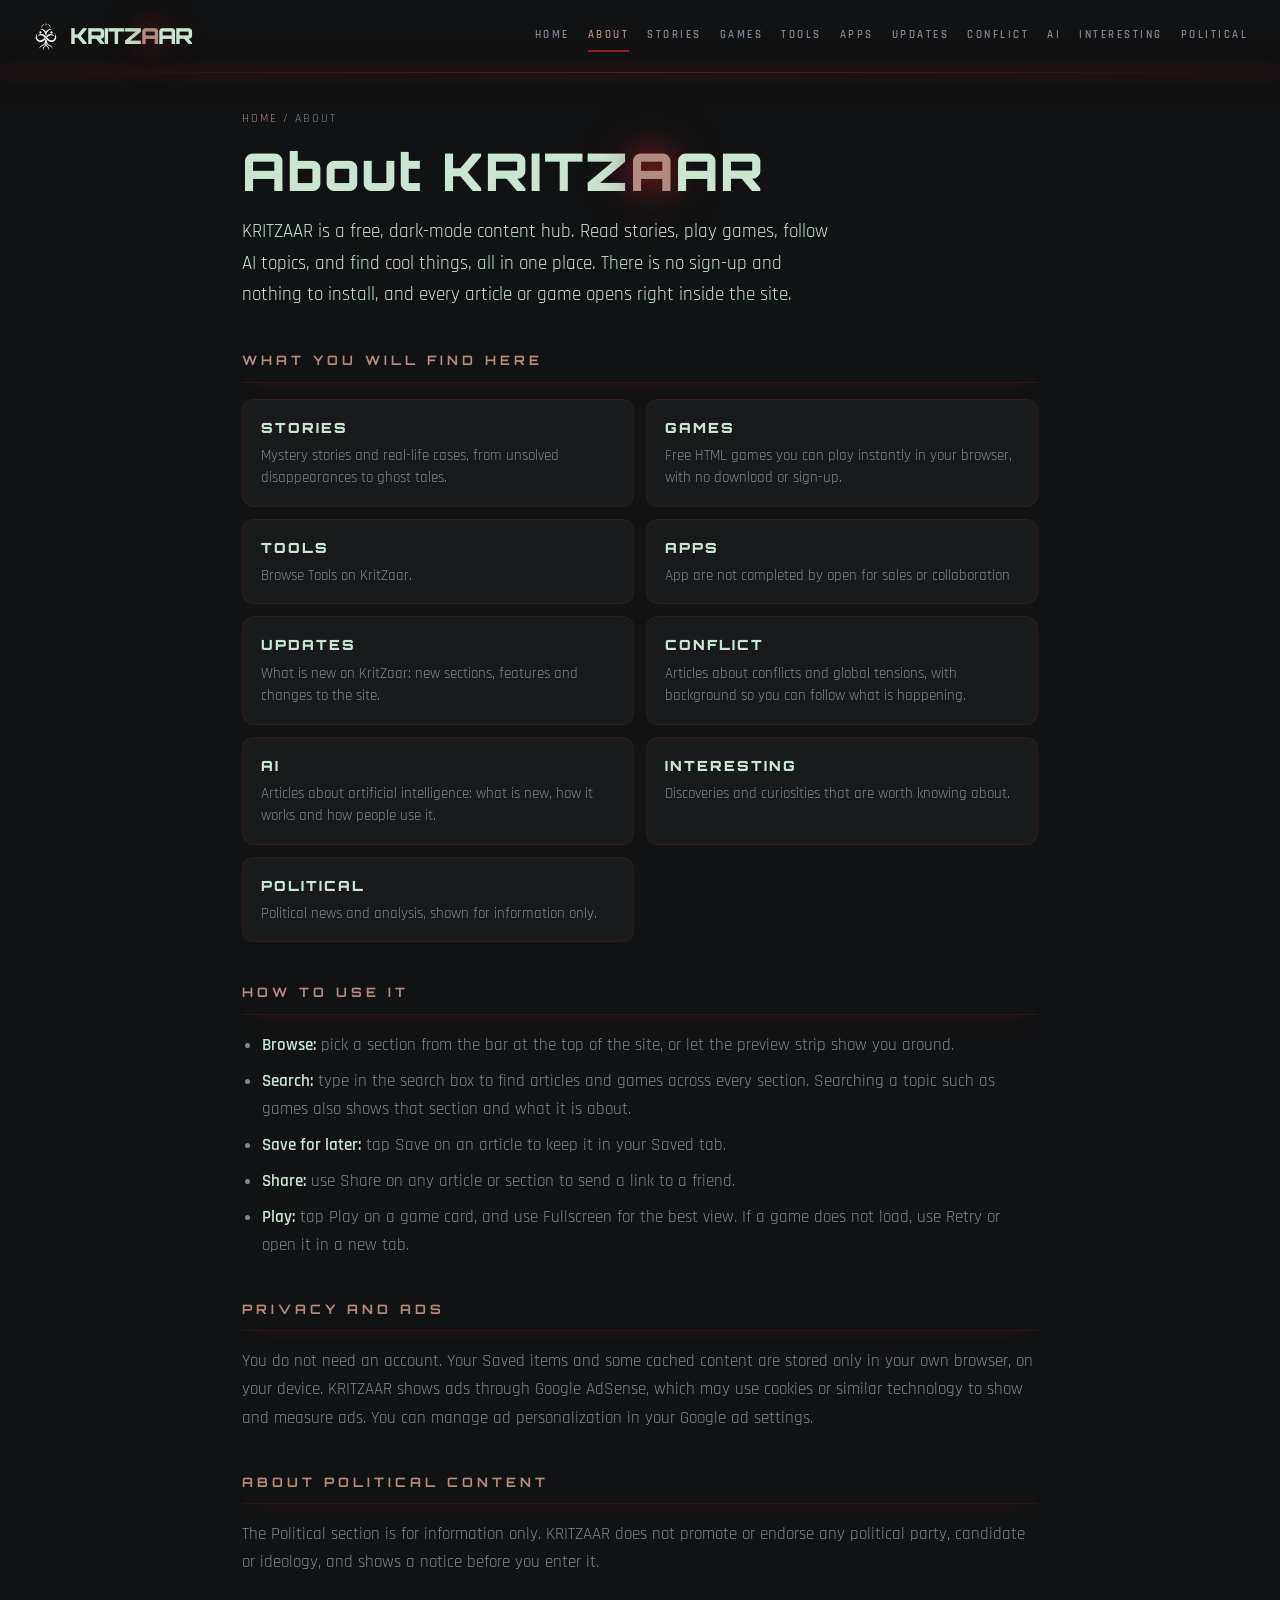
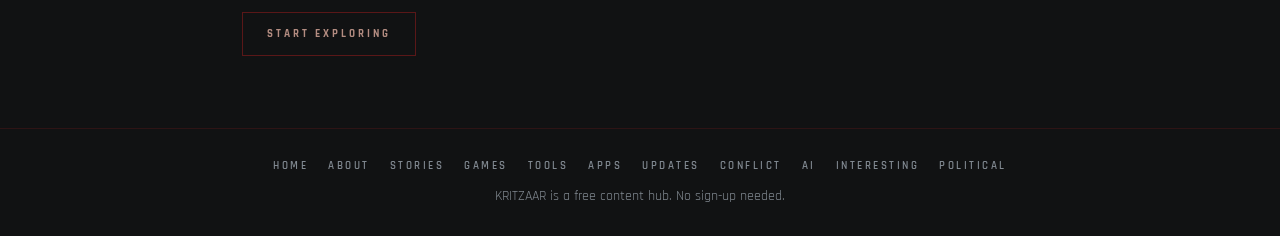
==== commit 5dcea3b1: "Publish 14 files — 2026-11-13T04:13" ====
--- a/about.html
+++ b/about.html
@@ -30,13 +30,13 @@
 <script type="application/ld+json">{"@context": "https://schema.org", "@graph": [{"@type": "AboutPage", "name": "About KRITZAAR", "url": "https://kritzaar.online/about.html", "description": "KRITZAAR is a free, dark-mode content hub with stories, free HTML games, AI articles and more. Learn what it is, how to use it, and how it handles privacy and ads.", "isPartOf": {"@type": "WebSite", "name": "KRITZAAR", "url": "https://kritzaar.online/"}}, {"@type": "BreadcrumbList", "itemListElement": [{"@type": "ListItem", "position": 1, "name": "KRITZAAR", "item": "https://kritzaar.online/"}, {"@type": "ListItem", "position": 2, "name": "About", "item": "https://kritzaar.online/about.html"}]}]}</script>
 </head>
 <body>
-<header class="top"><a class="mark" href="index.html"><img class="mark-logo" src="brand/logo-emblem-white.svg" alt="" width="28" height="30">KRITZ<span>A</span>AR</a><nav aria-label="Sections"><a href="index.html">Home</a><a href="about.html" aria-current="page">About</a><a href="stories.html">Stories</a><a href="updates.html">Updates</a><a href="conflict.html">Conflict</a><a href="games.html">Games</a><a href="cool-stuff.html">Apps</a><a href="ai.html">AI</a><a href="interesting.html">Interesting</a><a href="political.html">Political</a><a href="tools.html">Tools</a></nav></header><div class="glow" aria-hidden="true"></div>
+<header class="top"><a class="mark" href="index.html"><img class="mark-logo" src="brand/logo-emblem-white.svg" alt="" width="28" height="30">KRITZ<span>A</span>AR</a><nav aria-label="Sections"><a href="index.html">Home</a><a href="about.html" aria-current="page">About</a><a href="stories.html">Stories</a><a href="games.html">Games</a><a href="tools.html">Tools</a><a href="cool-stuff.html">Apps</a><a href="updates.html">Updates</a><a href="conflict.html">Conflict</a><a href="ai.html">AI</a><a href="interesting.html">Interesting</a><a href="political.html">Political</a></nav></header><div class="glow" aria-hidden="true"></div>
 <main>
 <p class="crumbs"><a href="index.html">Home</a> / About</p>
 <h1>About KRITZ<span class="ac">A</span>AR</h1>
 <p class="lead">KRITZAAR is a free, dark-mode content hub. Read stories, play games, follow AI topics, and find cool things, all in one place. There is no sign-up and nothing to install, and every article or game opens right inside the site.</p>
 <h2>What you will find here</h2>
-<div class="cards"><a class="card" href="stories.html"><span class="card-n">Stories</span><span class="card-d">Mystery stories and real-life cases, from unsolved disappearances to ghost tales.</span></a><a class="card" href="updates.html"><span class="card-n">Updates</span><span class="card-d">What is new on KritZaar: new sections, features and changes to the site.</span></a><a class="card" href="conflict.html"><span class="card-n">Conflict</span><span class="card-d">Articles about conflicts and global tensions, with background so you can follow what is happening.</span></a><a class="card" href="games.html"><span class="card-n">Games</span><span class="card-d">Free HTML games you can play instantly in your browser, with no download or sign-up.</span></a><a class="card" href="cool-stuff.html"><span class="card-n">Apps</span><span class="card-d">App are not completed by open for sales or collaboration</span></a><a class="card" href="ai.html"><span class="card-n">AI</span><span class="card-d">Articles about artificial intelligence: what is new, how it works and how people use it.</span></a><a class="card" href="interesting.html"><span class="card-n">Interesting</span><span class="card-d">Discoveries and curiosities that are worth knowing about.</span></a><a class="card" href="political.html"><span class="card-n">Political</span><span class="card-d">Political news and analysis, shown for information only.</span></a><a class="card" href="tools.html"><span class="card-n">Tools</span><span class="card-d">Browse Tools on KritZaar.</span></a></div>
+<div class="cards"><a class="card" href="stories.html"><span class="card-n">Stories</span><span class="card-d">Mystery stories and real-life cases, from unsolved disappearances to ghost tales.</span></a><a class="card" href="games.html"><span class="card-n">Games</span><span class="card-d">Free HTML games you can play instantly in your browser, with no download or sign-up.</span></a><a class="card" href="tools.html"><span class="card-n">Tools</span><span class="card-d">Browse Tools on KritZaar.</span></a><a class="card" href="cool-stuff.html"><span class="card-n">Apps</span><span class="card-d">App are not completed by open for sales or collaboration</span></a><a class="card" href="updates.html"><span class="card-n">Updates</span><span class="card-d">What is new on KritZaar: new sections, features and changes to the site.</span></a><a class="card" href="conflict.html"><span class="card-n">Conflict</span><span class="card-d">Articles about conflicts and global tensions, with background so you can follow what is happening.</span></a><a class="card" href="ai.html"><span class="card-n">AI</span><span class="card-d">Articles about artificial intelligence: what is new, how it works and how people use it.</span></a><a class="card" href="interesting.html"><span class="card-n">Interesting</span><span class="card-d">Discoveries and curiosities that are worth knowing about.</span></a><a class="card" href="political.html"><span class="card-n">Political</span><span class="card-d">Political news and analysis, shown for information only.</span></a></div>
 <h2>How to use it</h2>
 <ul class="list">
 <li><b>Browse:</b> pick a section from the bar at the top of the site, or let the preview strip show you around.</li>
@@ -52,6 +52,6 @@
 
 <p><a class="btn" href="index.html">Start exploring</a></p>
 </main>
-<footer class="foot"><nav aria-label="Footer"><a href="index.html">Home</a> <a href="about.html">About</a> <a href="stories.html">Stories</a> <a href="updates.html">Updates</a> <a href="conflict.html">Conflict</a> <a href="games.html">Games</a> <a href="cool-stuff.html">Apps</a> <a href="ai.html">AI</a> <a href="interesting.html">Interesting</a> <a href="political.html">Political</a> <a href="tools.html">Tools</a></nav><p>KRITZAAR is a free content hub. No sign-up needed.</p></footer>
+<footer class="foot"><nav aria-label="Footer"><a href="index.html">Home</a> <a href="about.html">About</a> <a href="stories.html">Stories</a> <a href="games.html">Games</a> <a href="tools.html">Tools</a> <a href="cool-stuff.html">Apps</a> <a href="updates.html">Updates</a> <a href="conflict.html">Conflict</a> <a href="ai.html">AI</a> <a href="interesting.html">Interesting</a> <a href="political.html">Political</a></nav><p>KRITZAAR is a free content hub. No sign-up needed.</p></footer>
 </body>
 </html>
